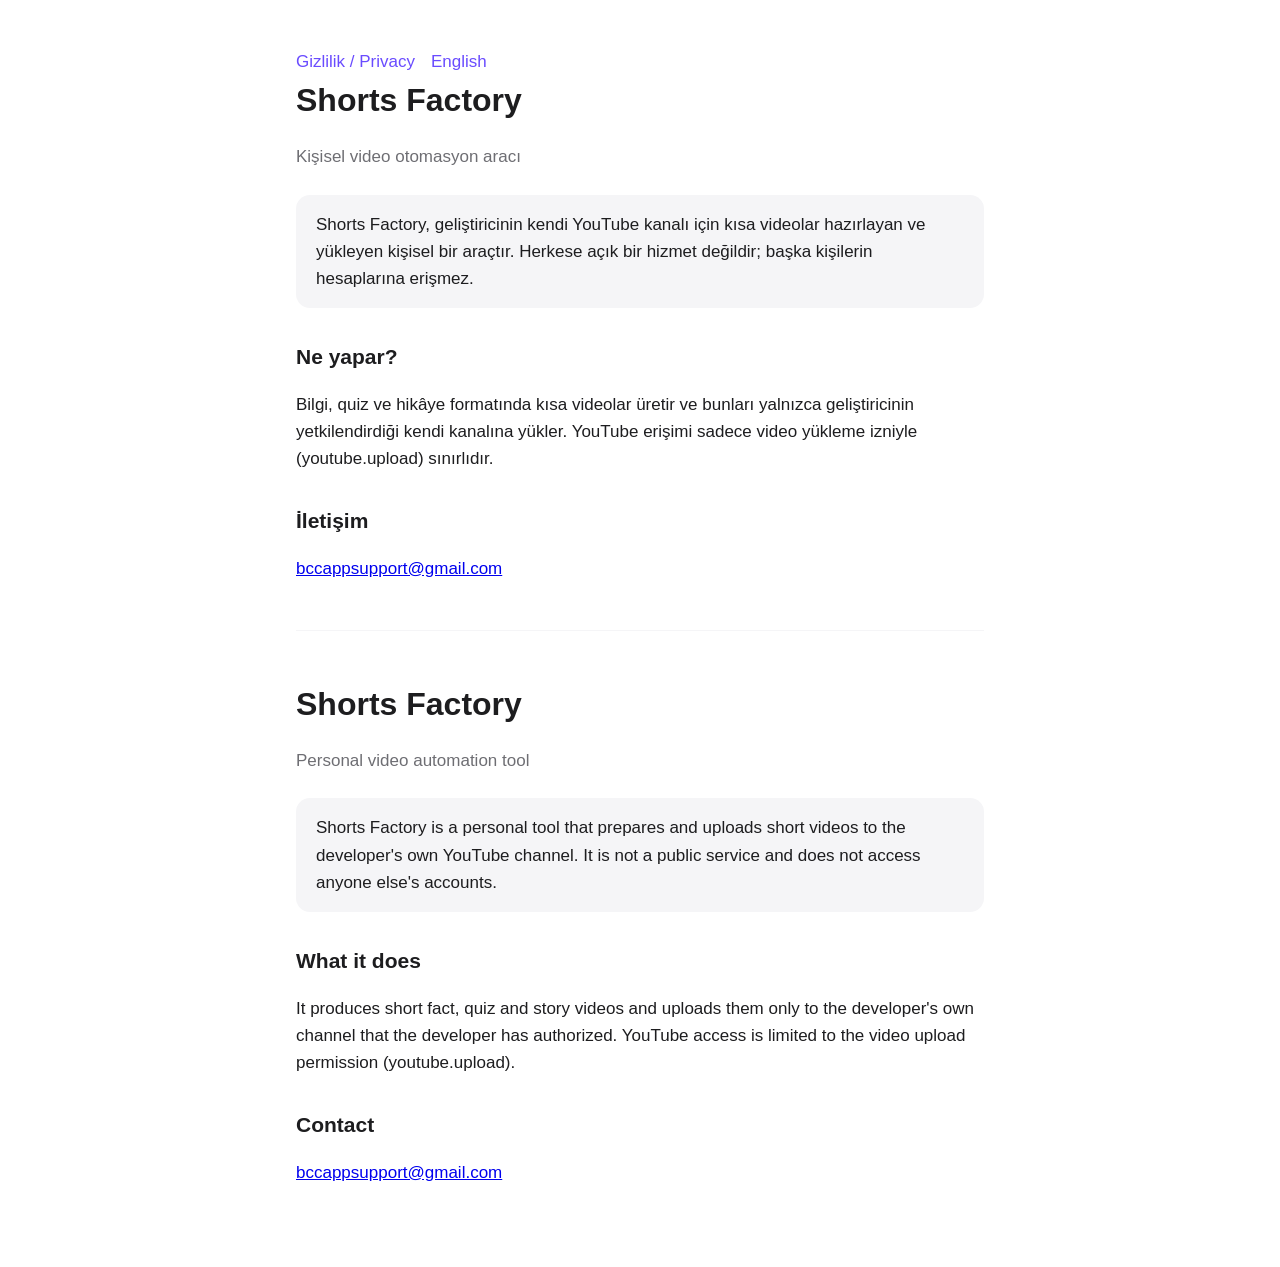
==== shorts/index.html @ 2ae25451 "Shorts Factory: ana sayfa ve gizlilik politikası Co-Authored-By: Claude Opus 5.5 <noreply@anthropic." ====
<!doctype html>
<html lang="tr">
<head>
<meta charset="utf-8">
<meta name="viewport" content="width=device-width, initial-scale=1">
<title>Shorts Factory</title>
<style>
  :root { --bg: #ffffff; --fg: #1d1d1f; --muted: #6e6e73; --accent: #6a4cff; --card: #f5f5f7; }
  @media (prefers-color-scheme: dark) {
    :root { --bg: #111114; --fg: #f5f5f7; --muted: #a1a1a6; --accent: #8f7bff; --card: #1c1c21; }
  }
  * { box-sizing: border-box; }
  body { margin: 0; background: var(--bg); color: var(--fg); font: 17px/1.6 -apple-system, BlinkMacSystemFont, "Segoe UI", sans-serif; }
  main { max-width: 720px; margin: 0 auto; padding: 48px 16px 64px; }
  h1 { font-size: 32px; margin: 0 0 4px; }
  h2 { font-size: 21px; margin: 32px 0 8px; }
  p, li { color: var(--fg); }
  .muted { color: var(--muted); }
  .summary { background: var(--card); border-radius: 14px; padding: 16px 20px; margin: 24px 0; }
  nav a { color: var(--accent); text-decoration: none; margin-right: 16px; }
  hr { border: none; border-top: 1px solid var(--card); margin: 48px 0; }
</style>
</head>
<body>
<main>
  <nav><a href="privacy.html">Gizlilik / Privacy</a><a href="#en">English</a></nav>

  <section id="tr" lang="tr">
    <h1>Shorts Factory</h1>
    <p class="muted">Kişisel video otomasyon aracı</p>
    <div class="summary">Shorts Factory, geliştiricinin kendi YouTube kanalı için kısa videolar hazırlayan ve yükleyen kişisel bir araçtır. Herkese açık bir hizmet değildir; başka kişilerin hesaplarına erişmez.</div>
    <h2>Ne yapar?</h2>
    <p>Bilgi, quiz ve hikâye formatında kısa videolar üretir ve bunları yalnızca geliştiricinin yetkilendirdiği kendi kanalına yükler. YouTube erişimi sadece video yükleme izniyle (youtube.upload) sınırlıdır.</p>
    <h2>İletişim</h2>
    <p><a href="mailto:bccappsupport@gmail.com">bccappsupport@gmail.com</a></p>
  </section>

  <hr>

  <section id="en" lang="en">
    <h1>Shorts Factory</h1>
    <p class="muted">Personal video automation tool</p>
    <div class="summary">Shorts Factory is a personal tool that prepares and uploads short videos to the developer's own YouTube channel. It is not a public service and does not access anyone else's accounts.</div>
    <h2>What it does</h2>
    <p>It produces short fact, quiz and story videos and uploads them only to the developer's own channel that the developer has authorized. YouTube access is limited to the video upload permission (youtube.upload).</p>
    <h2>Contact</h2>
    <p><a href="mailto:bccappsupport@gmail.com">bccappsupport@gmail.com</a></p>
  </section>
</main>
</body>
</html>
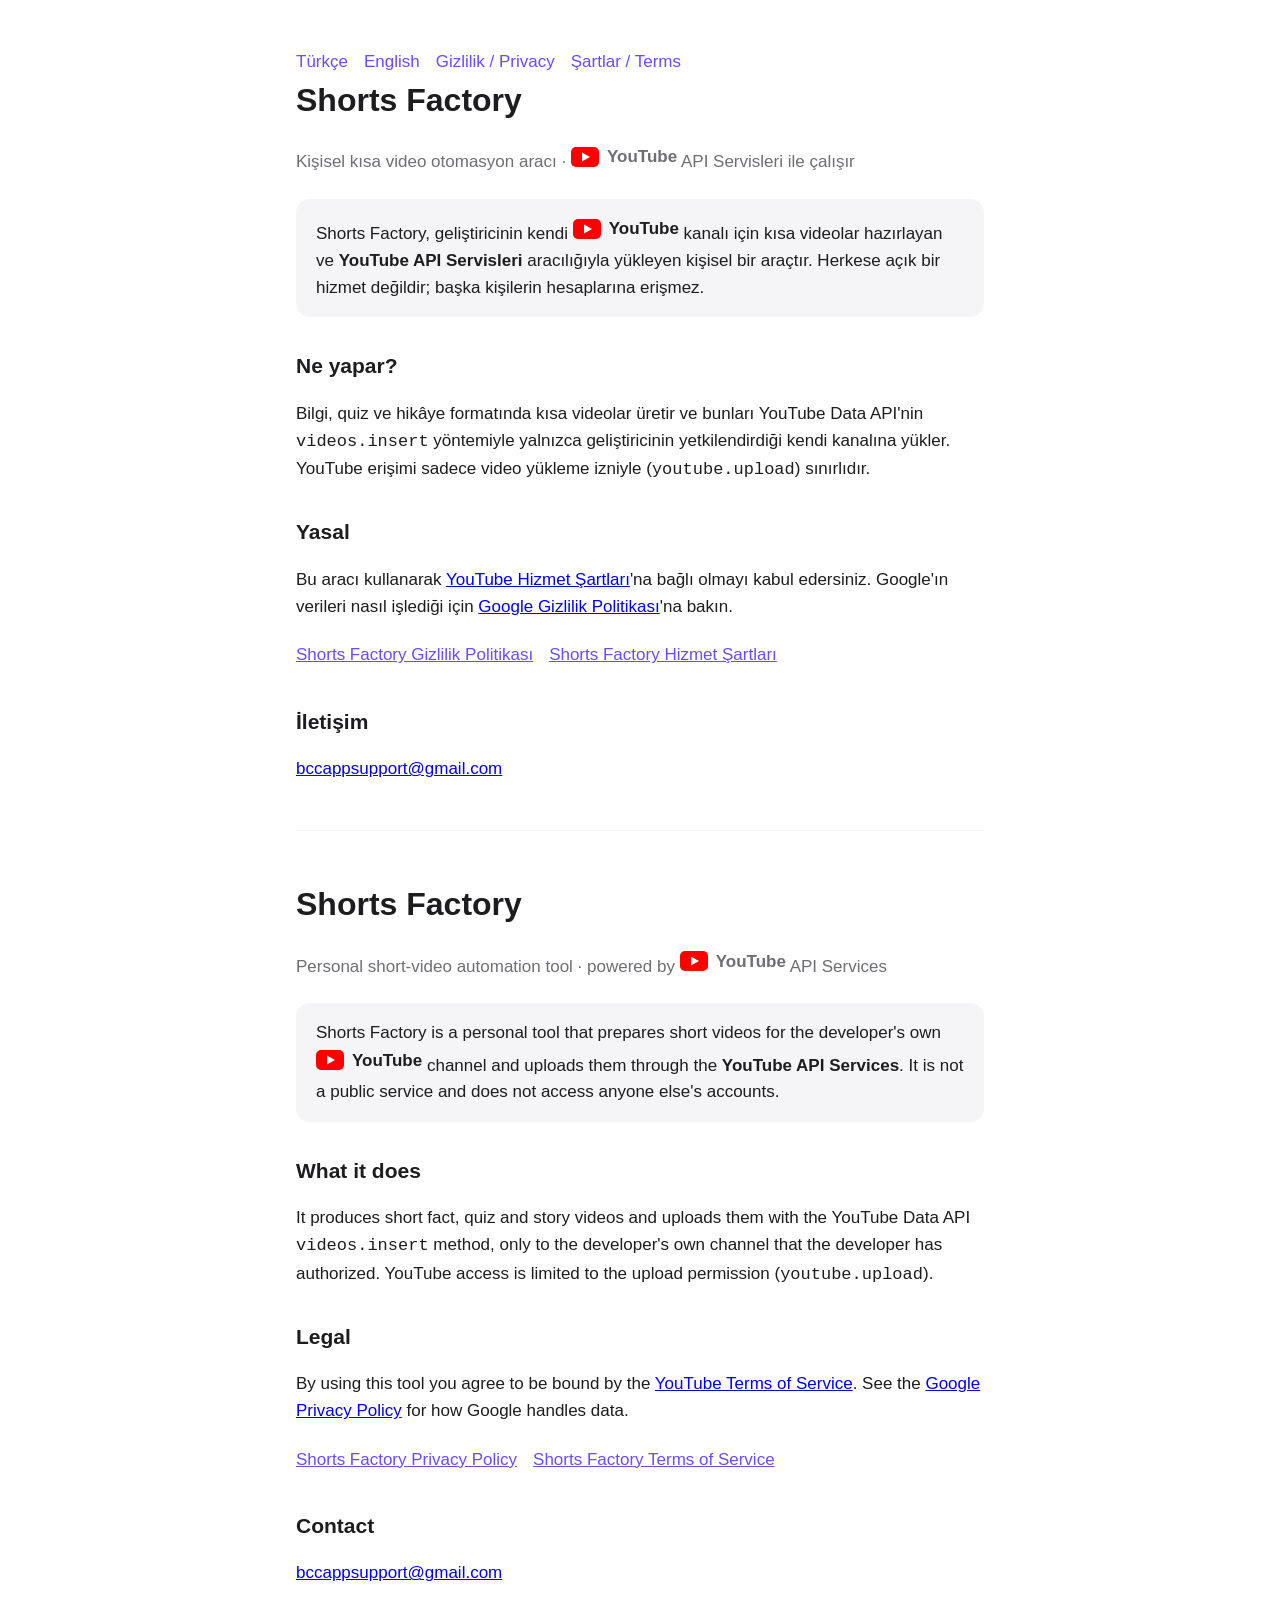
==== commit c3640de7: "Shorts Factory: hizmet şartları ve YouTube API bilgilendirmesi Co-Authored-By: Claude Opus 5.5 <nore" ====
--- a/shorts/index.html
+++ b/shorts/index.html
@@ -19,18 +19,24 @@
   .summary { background: var(--card); border-radius: 14px; padding: 16px 20px; margin: 24px 0; }
   nav a { color: var(--accent); text-decoration: none; margin-right: 16px; }
   hr { border: none; border-top: 1px solid var(--card); margin: 48px 0; }
+  .yt { display:inline-flex; align-items:center; gap:8px; font-weight:700; }
+  .yt svg { width:28px; height:20px; }
+  .links a { display:inline-block; margin:4px 16px 4px 0; color: var(--accent); }
 </style>
 </head>
 <body>
 <main>
-  <nav><a href="privacy.html">Gizlilik / Privacy</a><a href="#en">English</a></nav>
+  <nav><a href="#tr">Türkçe</a><a href="#en">English</a><a href="privacy.html">Gizlilik / Privacy</a><a href="terms.html">Şartlar / Terms</a></nav>
 
   <section id="tr" lang="tr">
     <h1>Shorts Factory</h1>
-    <p class="muted">Kişisel video otomasyon aracı</p>
-    <div class="summary">Shorts Factory, geliştiricinin kendi YouTube kanalı için kısa videolar hazırlayan ve yükleyen kişisel bir araçtır. Herkese açık bir hizmet değildir; başka kişilerin hesaplarına erişmez.</div>
+    <p class="muted">Kişisel kısa video otomasyon aracı · <span class="yt"><svg viewBox="0 0 28 20" aria-hidden="true"><rect width="28" height="20" rx="5" fill="#FF0000"/><path d="M11 5.5v9l8-4.5z" fill="#fff"/></svg>YouTube</span> API Servisleri ile çalışır</p>
+    <div class="summary">Shorts Factory, geliştiricinin kendi <span class="yt"><svg viewBox="0 0 28 20" aria-hidden="true"><rect width="28" height="20" rx="5" fill="#FF0000"/><path d="M11 5.5v9l8-4.5z" fill="#fff"/></svg>YouTube</span> kanalı için kısa videolar hazırlayan ve <strong>YouTube API Servisleri</strong> aracılığıyla yükleyen kişisel bir araçtır. Herkese açık bir hizmet değildir; başka kişilerin hesaplarına erişmez.</div>
     <h2>Ne yapar?</h2>
-    <p>Bilgi, quiz ve hikâye formatında kısa videolar üretir ve bunları yalnızca geliştiricinin yetkilendirdiği kendi kanalına yükler. YouTube erişimi sadece video yükleme izniyle (youtube.upload) sınırlıdır.</p>
+    <p>Bilgi, quiz ve hikâye formatında kısa videolar üretir ve bunları YouTube Data API'nin <code>videos.insert</code> yöntemiyle yalnızca geliştiricinin yetkilendirdiği kendi kanalına yükler. YouTube erişimi sadece video yükleme izniyle (<code>youtube.upload</code>) sınırlıdır.</p>
+    <h2>Yasal</h2>
+    <p>Bu aracı kullanarak <a href="https://www.youtube.com/t/terms">YouTube Hizmet Şartları</a>'na bağlı olmayı kabul edersiniz. Google'ın verileri nasıl işlediği için <a href="https://policies.google.com/privacy">Google Gizlilik Politikası</a>'na bakın.</p>
+    <p class="links"><a href="privacy.html">Shorts Factory Gizlilik Politikası</a><a href="terms.html">Shorts Factory Hizmet Şartları</a></p>
     <h2>İletişim</h2>
     <p><a href="mailto:bccappsupport@gmail.com">bccappsupport@gmail.com</a></p>
   </section>
@@ -39,10 +45,13 @@
 
   <section id="en" lang="en">
     <h1>Shorts Factory</h1>
-    <p class="muted">Personal video automation tool</p>
-    <div class="summary">Shorts Factory is a personal tool that prepares and uploads short videos to the developer's own YouTube channel. It is not a public service and does not access anyone else's accounts.</div>
+    <p class="muted">Personal short-video automation tool · powered by <span class="yt"><svg viewBox="0 0 28 20" aria-hidden="true"><rect width="28" height="20" rx="5" fill="#FF0000"/><path d="M11 5.5v9l8-4.5z" fill="#fff"/></svg>YouTube</span> API Services</p>
+    <div class="summary">Shorts Factory is a personal tool that prepares short videos for the developer's own <span class="yt"><svg viewBox="0 0 28 20" aria-hidden="true"><rect width="28" height="20" rx="5" fill="#FF0000"/><path d="M11 5.5v9l8-4.5z" fill="#fff"/></svg>YouTube</span> channel and uploads them through the <strong>YouTube API Services</strong>. It is not a public service and does not access anyone else's accounts.</div>
     <h2>What it does</h2>
-    <p>It produces short fact, quiz and story videos and uploads them only to the developer's own channel that the developer has authorized. YouTube access is limited to the video upload permission (youtube.upload).</p>
+    <p>It produces short fact, quiz and story videos and uploads them with the YouTube Data API <code>videos.insert</code> method, only to the developer's own channel that the developer has authorized. YouTube access is limited to the upload permission (<code>youtube.upload</code>).</p>
+    <h2>Legal</h2>
+    <p>By using this tool you agree to be bound by the <a href="https://www.youtube.com/t/terms">YouTube Terms of Service</a>. See the <a href="https://policies.google.com/privacy">Google Privacy Policy</a> for how Google handles data.</p>
+    <p class="links"><a href="privacy.html">Shorts Factory Privacy Policy</a><a href="terms.html">Shorts Factory Terms of Service</a></p>
     <h2>Contact</h2>
     <p><a href="mailto:bccappsupport@gmail.com">bccappsupport@gmail.com</a></p>
   </section>
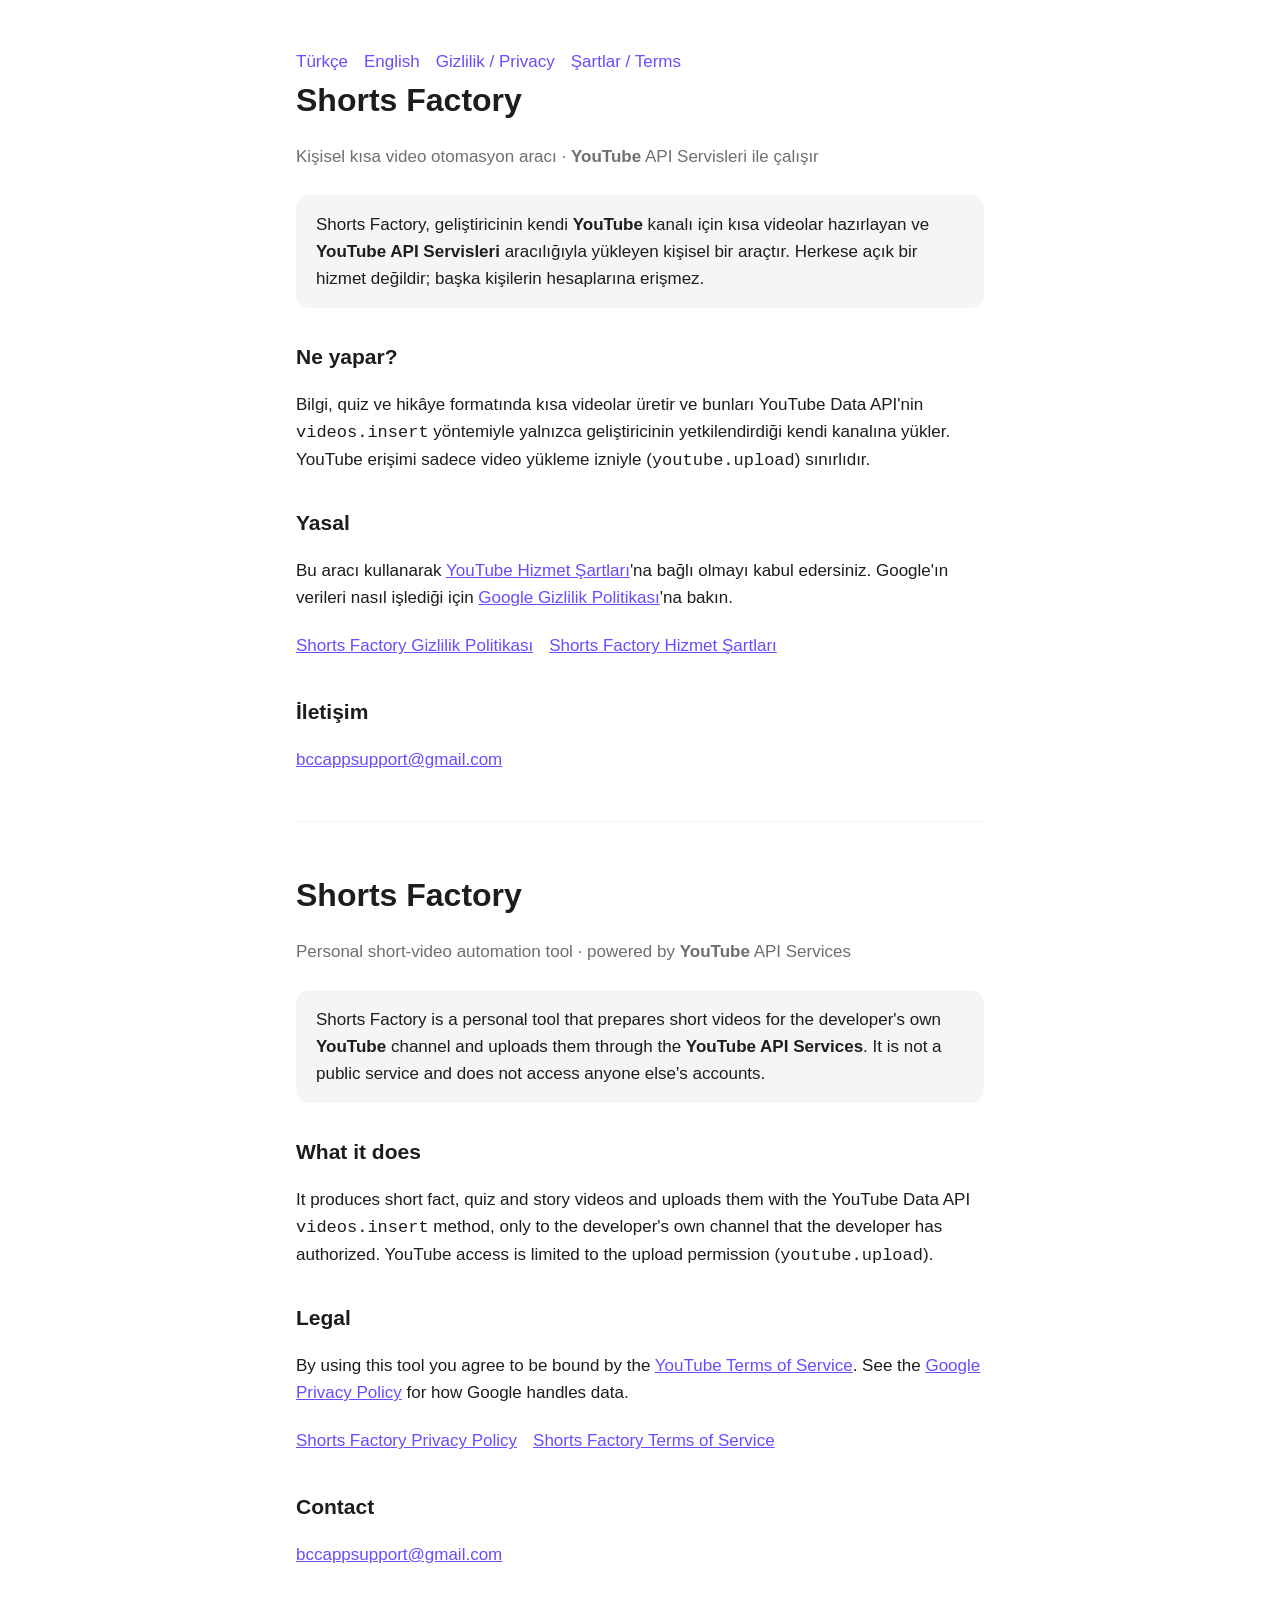
==== commit 40620885: "Shorts Factory: logo taklidi yerine metin, okunur link rengi Co-Authored-By: Claude Opus 5.5 <norepl" ====
--- a/shorts/index.html
+++ b/shorts/index.html
@@ -19,9 +19,8 @@
   .summary { background: var(--card); border-radius: 14px; padding: 16px 20px; margin: 24px 0; }
   nav a { color: var(--accent); text-decoration: none; margin-right: 16px; }
   hr { border: none; border-top: 1px solid var(--card); margin: 48px 0; }
-  .yt { display:inline-flex; align-items:center; gap:8px; font-weight:700; }
-  .yt svg { width:28px; height:20px; }
   .links a { display:inline-block; margin:4px 16px 4px 0; color: var(--accent); }
+  a { color: var(--accent); }
 </style>
 </head>
 <body>
@@ -30,8 +29,8 @@
 
   <section id="tr" lang="tr">
     <h1>Shorts Factory</h1>
-    <p class="muted">Kişisel kısa video otomasyon aracı · <span class="yt"><svg viewBox="0 0 28 20" aria-hidden="true"><rect width="28" height="20" rx="5" fill="#FF0000"/><path d="M11 5.5v9l8-4.5z" fill="#fff"/></svg>YouTube</span> API Servisleri ile çalışır</p>
-    <div class="summary">Shorts Factory, geliştiricinin kendi <span class="yt"><svg viewBox="0 0 28 20" aria-hidden="true"><rect width="28" height="20" rx="5" fill="#FF0000"/><path d="M11 5.5v9l8-4.5z" fill="#fff"/></svg>YouTube</span> kanalı için kısa videolar hazırlayan ve <strong>YouTube API Servisleri</strong> aracılığıyla yükleyen kişisel bir araçtır. Herkese açık bir hizmet değildir; başka kişilerin hesaplarına erişmez.</div>
+    <p class="muted">Kişisel kısa video otomasyon aracı · <strong>YouTube</strong> API Servisleri ile çalışır</p>
+    <div class="summary">Shorts Factory, geliştiricinin kendi <strong>YouTube</strong> kanalı için kısa videolar hazırlayan ve <strong>YouTube API Servisleri</strong> aracılığıyla yükleyen kişisel bir araçtır. Herkese açık bir hizmet değildir; başka kişilerin hesaplarına erişmez.</div>
     <h2>Ne yapar?</h2>
     <p>Bilgi, quiz ve hikâye formatında kısa videolar üretir ve bunları YouTube Data API'nin <code>videos.insert</code> yöntemiyle yalnızca geliştiricinin yetkilendirdiği kendi kanalına yükler. YouTube erişimi sadece video yükleme izniyle (<code>youtube.upload</code>) sınırlıdır.</p>
     <h2>Yasal</h2>
@@ -45,8 +44,8 @@
 
   <section id="en" lang="en">
     <h1>Shorts Factory</h1>
-    <p class="muted">Personal short-video automation tool · powered by <span class="yt"><svg viewBox="0 0 28 20" aria-hidden="true"><rect width="28" height="20" rx="5" fill="#FF0000"/><path d="M11 5.5v9l8-4.5z" fill="#fff"/></svg>YouTube</span> API Services</p>
-    <div class="summary">Shorts Factory is a personal tool that prepares short videos for the developer's own <span class="yt"><svg viewBox="0 0 28 20" aria-hidden="true"><rect width="28" height="20" rx="5" fill="#FF0000"/><path d="M11 5.5v9l8-4.5z" fill="#fff"/></svg>YouTube</span> channel and uploads them through the <strong>YouTube API Services</strong>. It is not a public service and does not access anyone else's accounts.</div>
+    <p class="muted">Personal short-video automation tool · powered by <strong>YouTube</strong> API Services</p>
+    <div class="summary">Shorts Factory is a personal tool that prepares short videos for the developer's own <strong>YouTube</strong> channel and uploads them through the <strong>YouTube API Services</strong>. It is not a public service and does not access anyone else's accounts.</div>
     <h2>What it does</h2>
     <p>It produces short fact, quiz and story videos and uploads them with the YouTube Data API <code>videos.insert</code> method, only to the developer's own channel that the developer has authorized. YouTube access is limited to the upload permission (<code>youtube.upload</code>).</p>
     <h2>Legal</h2>
